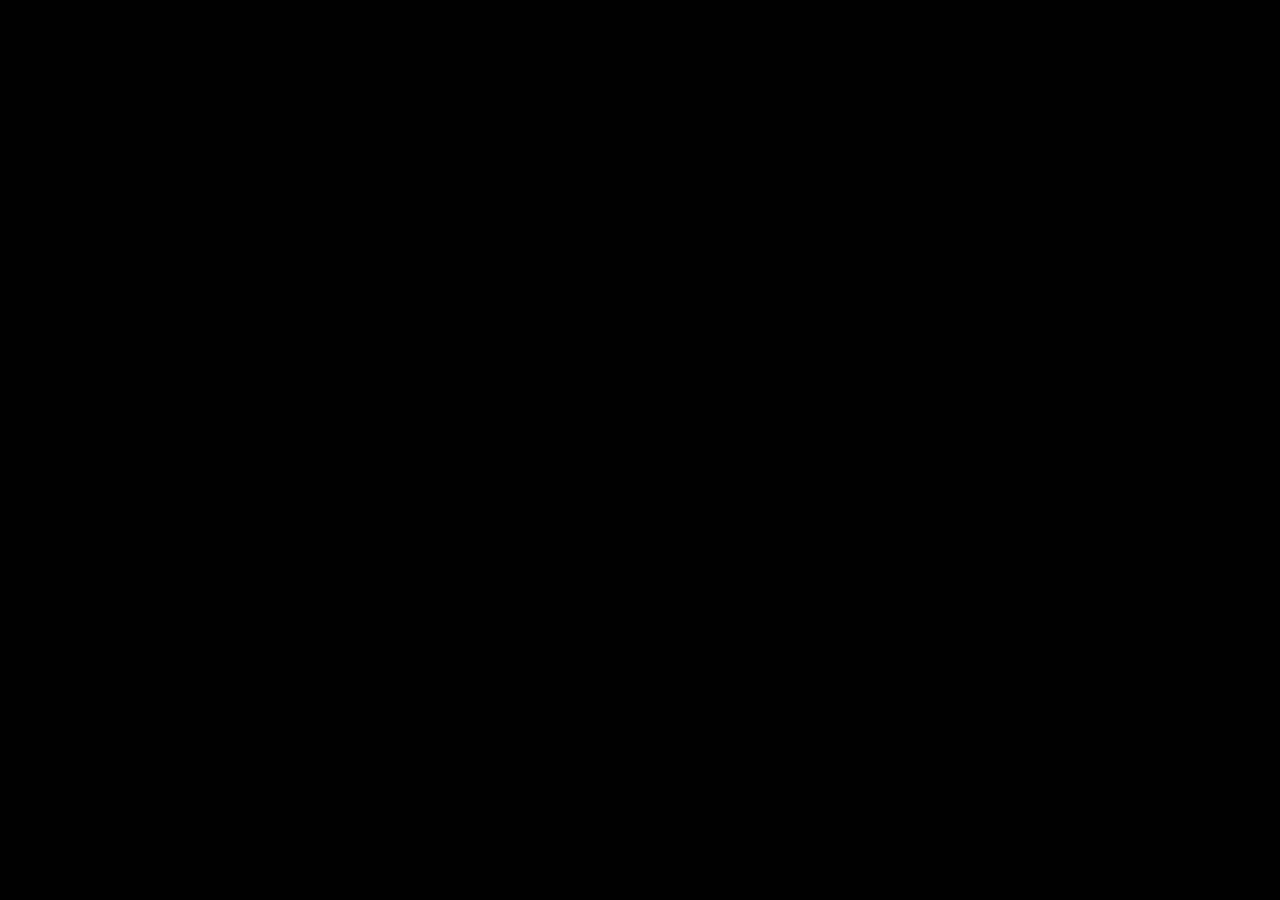
==== index.html @ f06c3f31 "1.comit" ====
<!DOCTYPE html>
<html lang="en">
<head>
    <meta charset="UTF-8">
    <meta name="viewport" content="width=device-width, initial-scale=1.0">
    <title>BrainBoost</title>
    <script src="script.js"></script>
    <link rel="stylesheet" href="style.css">
</head>
<body>
    
</body>
</html>
---- style.css ----
*{
    background-color: black;
}
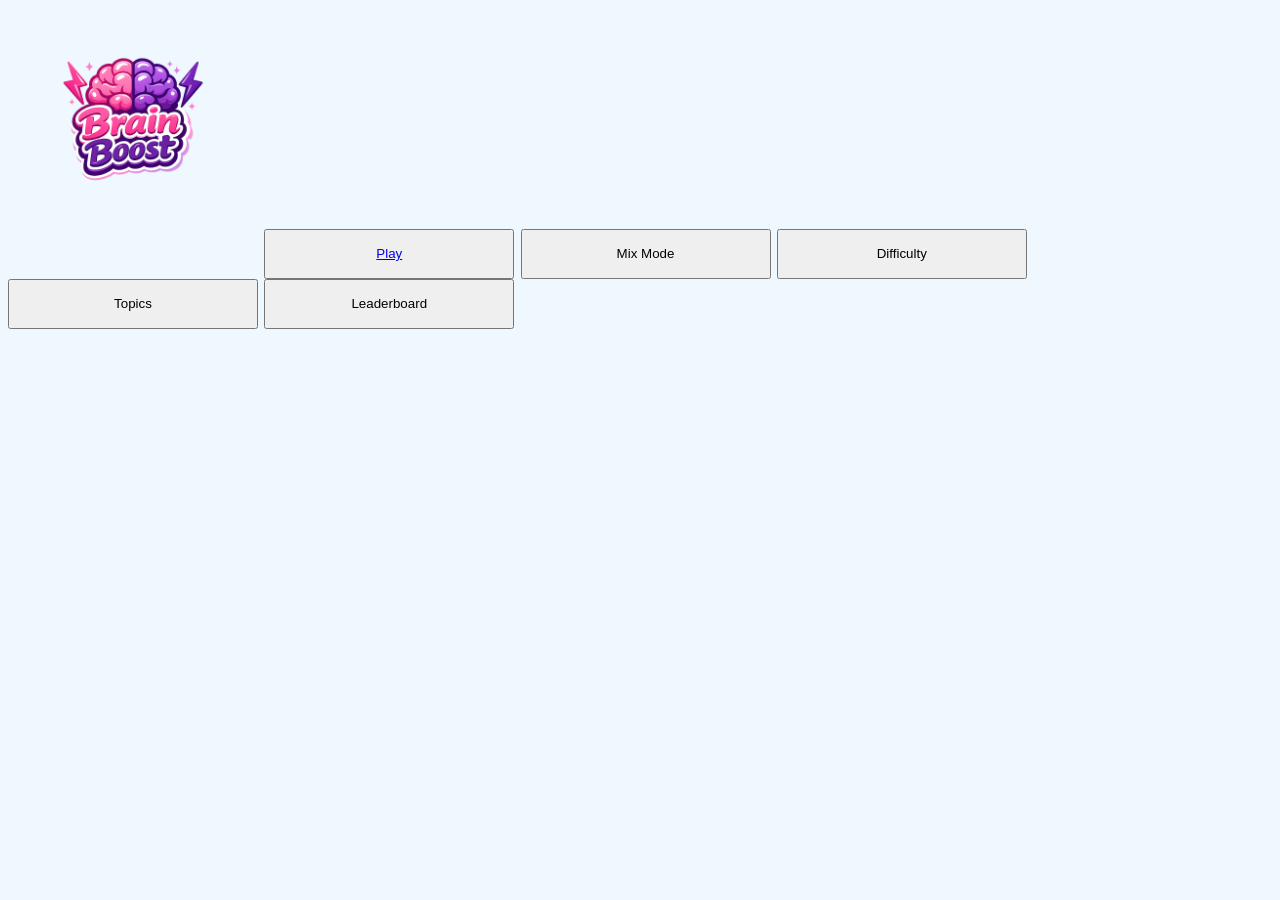
==== commit 182d8942: "verzia" ====
--- a/index.html
+++ b/index.html
@@ -7,7 +7,16 @@
     <script src="script.js"></script>
     <link rel="stylesheet" href="style.css">
 </head>
-<body>
+<body class="telo">
+    <div class="main">
+        <img class="logo" src="logo_brainboost.png">
+        <button class="Playbutton"><a href="play.html">Play</a></button>
+        <button class="Playbutton">Mix Mode</button>
+        <button class="Playbutton">Difficulty</button>
+        <button class="Playbutton">Topics</button>
+        <button class="Playbutton">Leaderboard</button>
+    </div>
+    
     
 </body>
 </html>
--- a/style.css
+++ b/style.css
@@ -1,3 +1,18 @@
-*{
-    background-color: black;
+.telo{
+    background-color: rgb(240, 248, 255);
+    color: palevioletred;
+}
+.main{
+    justify-content: center;
+    font-size: 25px;
+}
+
+.logo{
+    width: 250px;
+    height: 250px;
+}
+
+.Playbutton{
+    width: 250px;
+    height: 50px;
 }
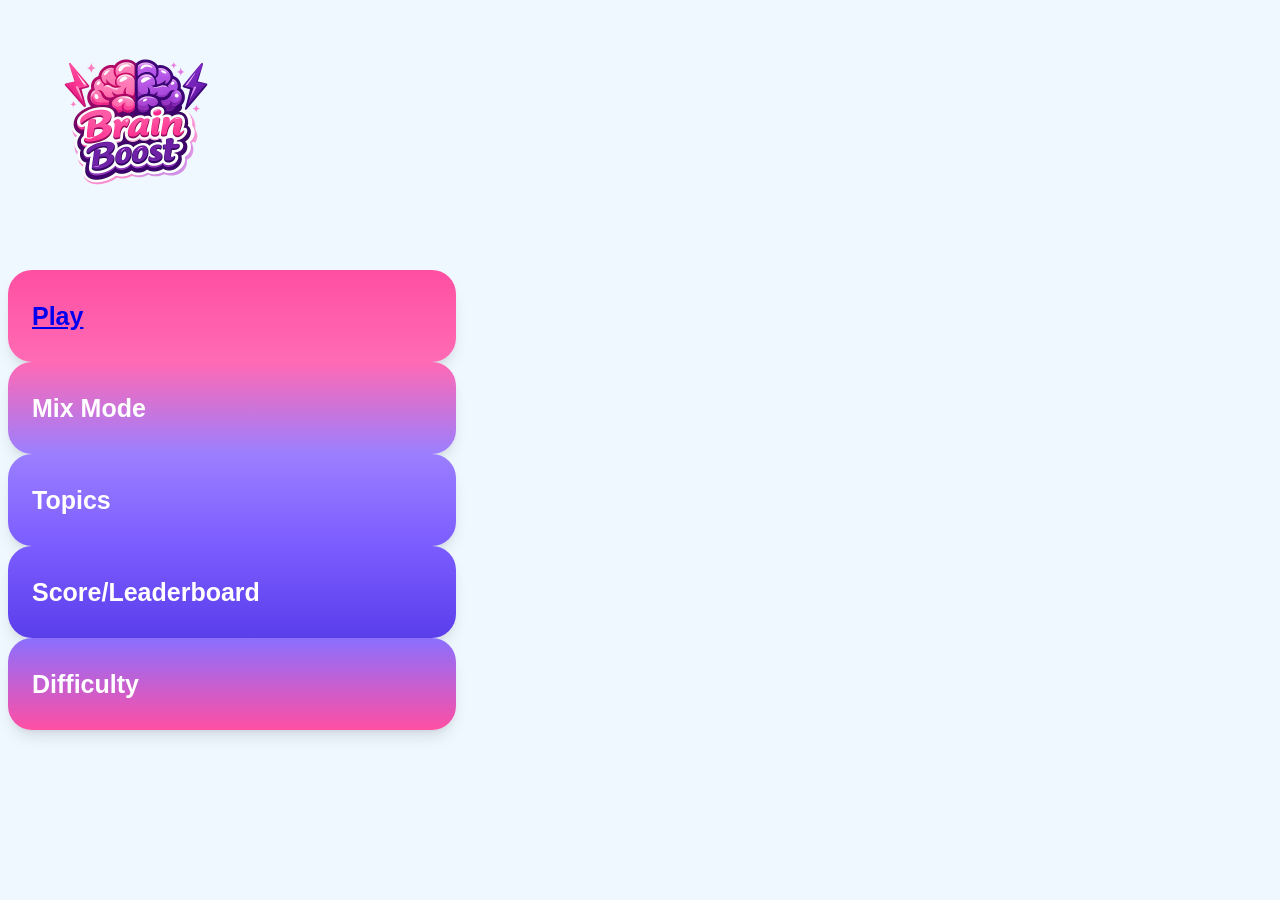
==== commit 319f595f: "meno" ====
--- a/index.html
+++ b/index.html
@@ -11,10 +11,10 @@
     <div class="main">
         <img class="logo" src="logo_brainboost.png">
         <button class="Playbutton"><a href="play.html">Play</a></button>
-        <button class="Playbutton">Mix Mode</button>
-        <button class="Playbutton">Difficulty</button>
-        <button class="Playbutton">Topics</button>
-        <button class="Playbutton">Leaderboard</button>
+        <button class="Mixmodebutton">Mix Mode</button>
+        <button class="Topicsbutton">Topics</button>
+        <button class="ScoreLeaderboardbutton">Score/Leaderboard</button>
+        <button class="Difficultybutton">Difficulty</button>
     </div>
     
     
--- a/style.css
+++ b/style.css
@@ -8,11 +8,84 @@
 }
 
 .logo{
-    width: 250px;
-    height: 250px;
+    width: 256px;
+    height: 256px;
+}
+
+.Playbutton,
+.Mixmodebutton,
+.Topicsbutton,
+.ScoreLeaderboardbutton,
+.Difficultybutton{
+    width: 448px;
+    height: 92px;
+    border: none;
+    border-radius: 24px;
+    padding: 0 24px;
+    display: flex;
+    align-items: center;
+    justify-content: space-between;
+    color: white;
+    font-size: 25px;
+    font-weight: 600;
+    cursor: pointer;
+    box-shadow: 0 10px 15px -3px rgba(0, 0, 0, 0.10),
+                0 4px 6px -4px rgba(0, 0, 0, 0.10);
 }
 
 .Playbutton{
-    width: 250px;
-    height: 50px;
-}+    background: linear-gradient(180deg, #FF4FA3 0%, #FF6BB5 100%);
+}
+
+.Mixmodebutton{
+    background: linear-gradient(180deg, #FF69B4 0%, #9B7FFF 100%);
+}
+
+.Topicsbutton{
+    background: linear-gradient(180deg, #9B7FFF 0%, #7B5CFF 100%);
+}
+
+.ScoreLeaderboardbutton{
+    background: linear-gradient(180deg, #7B5CFF 0%, #5A3EEA 100%);
+}
+
+.Difficultybutton{
+    background: linear-gradient(180deg, #8B6FFF 0%, #FF4FA3 100%);
+}
+
+.Playbutton:hover,
+.Mixmodebutton:hover,
+.Topicsbutton:hover,
+.ScoreLeaderboardbutton:hover,
+.Difficultybutton:hover{
+    transform: scale(1.02);
+    transition: 0.2s;
+}
+
+
+
+
+
+
+
+
+
+
+
+
+
+
+
+
+
+
+
+
+
+
+
+
+
+
+
+
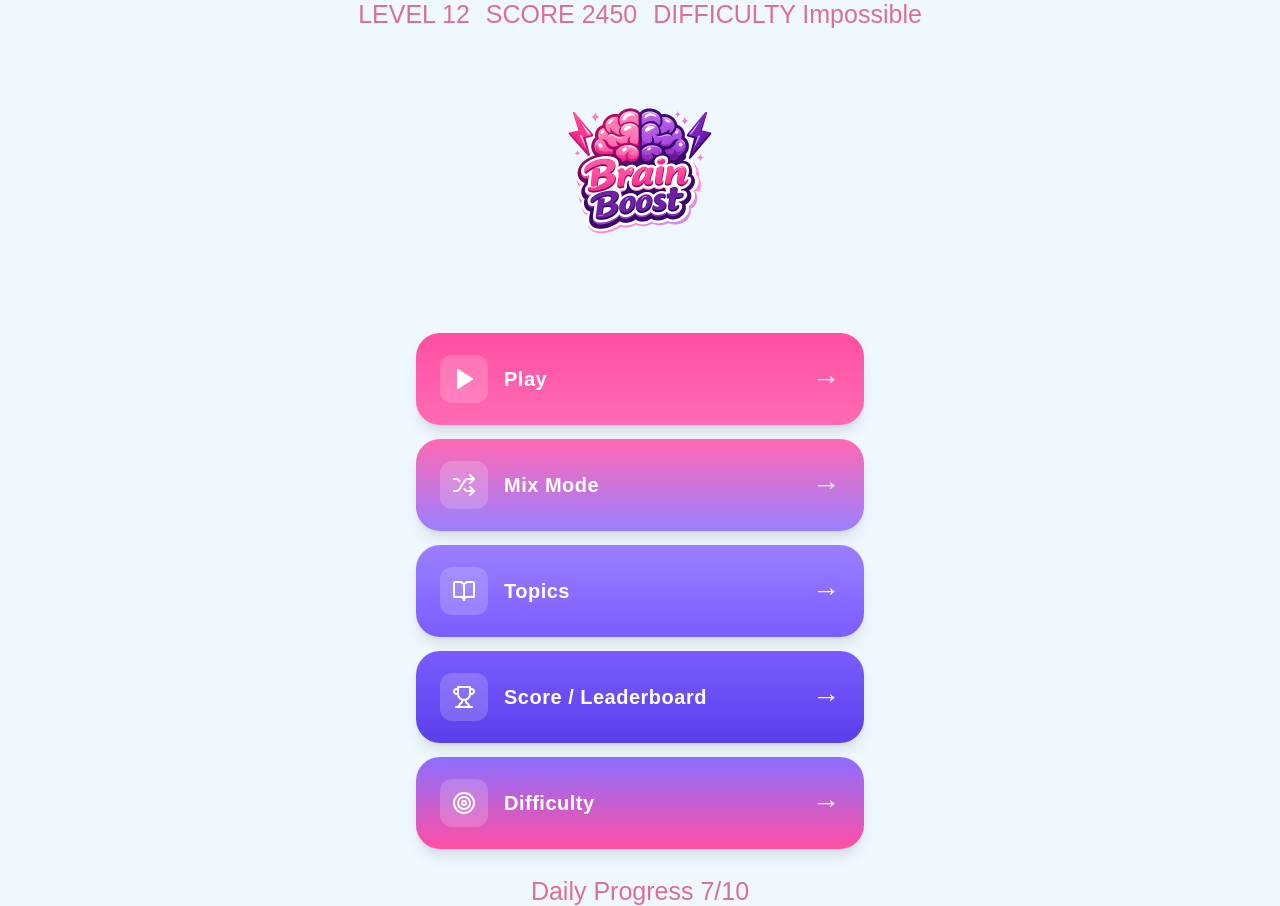
==== commit 79f9e0af: "ako take nefungovanie" ====
--- a/index.html
+++ b/index.html
@@ -8,15 +8,83 @@
     <link rel="stylesheet" href="style.css">
 </head>
 <body class="telo">
+
     <div class="main">
-        <img class="logo" src="logo_brainboost.png">
-        <button class="Playbutton"><a href="play.html">Play</a></button>
-        <button class="Mixmodebutton">Mix Mode</button>
-        <button class="Topicsbutton">Topics</button>
-        <button class="ScoreLeaderboardbutton">Score/Leaderboard</button>
-        <button class="Difficultybutton">Difficulty</button>
+
+        <div class="top">
+            <div class="levelbox">LEVEL 12</div>
+            <div class="scorebox">SCORE 2450</div>
+            <div class="difficultybox">DIFFICULTY Impossible</div>
+        </div>
+
+        <div class="center">
+            <img class="logo" src="logo_brainboost.png" alt="Brain Boost Logo">
+
+            <div class="menu">
+                <a href="play.html" class="Playbutton">
+                    <span class="left">
+                        <span class="icon-container">
+                            <img src="Iconplay.svg" alt="" class="icon">
+                        </span>
+                        <span class="button-text">Play</span>
+                    </span>
+                    <span class="arrow">→</span>
+                </a>
+
+                <a href="#" class="Mixmodebutton">
+                    <span class="left">
+                        <span class="icon-container">
+                            <img src="Iconmixmode.svg" alt="" class="icon">
+                        </span>
+                        <span class="button-text">Mix Mode</span>
+                    </span>
+                    <span class="arrow">→</span>
+                </a>
+
+                <a href="#" class="Topicsbutton">
+                    <span class="left">
+                        <span class="icon-container">
+                            <img src="Icontopics.svg" alt="" class="icon">
+                        </span>
+                        <span class="button-text">Topics</span>
+                    </span>
+                    <span class="arrow">→</span>
+                </a>
+
+                <a href="#" class="ScoreLeaderboardbutton">
+                    <span class="left">
+                        <span class="icon-container">
+                            <img src="Iconscore.svg" alt="" class="icon">
+                        </span>
+                        <span class="button-text">Score / Leaderboard</span>
+                    </span>
+                    <span class="arrow">→</span>
+                </a>
+
+                <a href="#" class="Difficultybutton">
+                    <span class="left">
+                        <span class="icon-container">
+                            <img src="Icondifficulty.svg" alt="" class="icon">
+                        </span>
+                        <span class="button-text">Difficulty</span>
+                    </span>
+                    <span class="arrow">→</span>
+                </a>
+            </div>
+        </div>
+
+        <div class="bottom">
+            <div class="progress-text">
+                <span>Daily Progress</span>
+                <span>7/10</span>
+            </div>
+
+            <div class="progressbar">
+                <div class="progressfill"></div>
+            </div>
+        </div>
+
     </div>
-    
-    
+
 </body>
 </html>
--- a/style.css
+++ b/style.css
@@ -1,15 +1,25 @@
 .telo{
+    margin: 0;
+    min-height: 100vh;
     background-color: rgb(240, 248, 255);
     color: palevioletred;
+    font-family: Inter, Arial, sans-serif;
 }
+
 .main{
+    min-height: 100vh;
+    display: flex;
+    flex-direction: column;
+    align-items: center;
     justify-content: center;
+    gap: 28px;
     font-size: 25px;
 }
 
 .logo{
     width: 256px;
     height: 256px;
+    object-fit: contain;
 }
 
 .Playbutton,
@@ -22,15 +32,15 @@
     border: none;
     border-radius: 24px;
     padding: 0 24px;
+    box-sizing: border-box;
     display: flex;
     align-items: center;
     justify-content: space-between;
-    color: white;
-    font-size: 25px;
-    font-weight: 600;
     cursor: pointer;
     box-shadow: 0 10px 15px -3px rgba(0, 0, 0, 0.10),
                 0 4px 6px -4px rgba(0, 0, 0, 0.10);
+    text-decoration: none;
+    color: white;
 }
 
 .Playbutton{
@@ -62,30 +72,58 @@
     transition: 0.2s;
 }
 
+.top{
+    display: flex;
+    gap: 16px;
+}
 
+.center{
+    display: flex;
+    flex-direction: column;
+    align-items: center;
+    gap: 20px;
+}
 
+.menu{
+    display: flex;
+    flex-direction: column;
+    gap: 14px;
+}
 
+.left{
+    display: flex;
+    align-items: center;
+    gap: 16px;
+}
 
+.icon-container{
+    width: 48px;
+    height: 48px;
+    display: flex;
+    align-items: center;
+    justify-content: center;
+    background: rgba(255,255,255,0.18);
+    border-radius: 12px;
+    flex-shrink: 0;
+}
 
+.icon{
+    width: 24px;
+    height: 24px;
+    object-fit: contain;
+}
 
+.button-text{
+    font-size: 20px;
+    font-weight: 700;
+    line-height: 28px;
+    letter-spacing: 0.5px;
+    color: white;
+}
 
-
-
-
-
-
-
-
-
-
-
-
-
-
-
-
-
-
-
-
-
+.arrow{
+    font-size: 28px;
+    font-weight: 400;
+    color: white;
+    line-height: 1;
+}
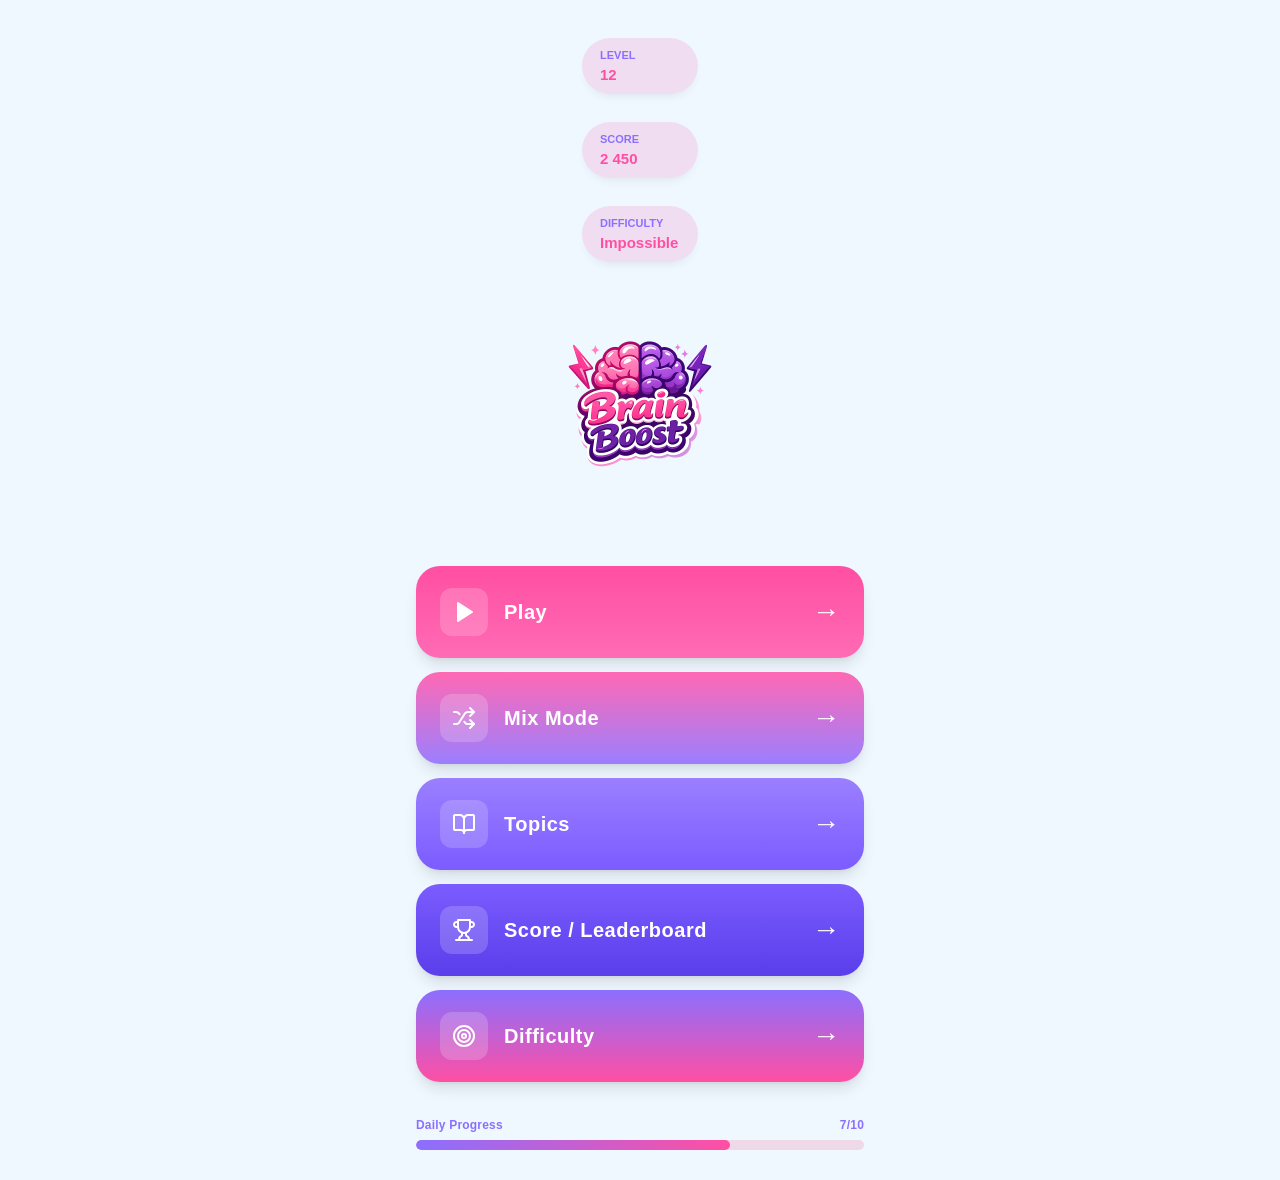
==== commit edaaf185: "Funcnost" ====
--- a/index.html
+++ b/index.html
@@ -11,11 +11,20 @@
 
     <div class="main">
 
-        <div class="top">
-            <div class="levelbox">LEVEL 12</div>
-            <div class="scorebox">SCORE 2450</div>
-            <div class="difficultybox">DIFFICULTY Impossible</div>
-        </div>
+        <div class="levelbox">
+    <span class="stat-label">LEVEL</span>
+    <span class="stat-value">12</span>
+</div>
+
+<div class="scorebox">
+    <span class="stat-label">SCORE</span>
+    <span class="stat-value">2 450</span>
+</div>
+
+<div class="difficultybox">
+    <span class="stat-label">DIFFICULTY</span>
+    <span class="stat-value">Impossible</span>
+</div>
 
         <div class="center">
             <img class="logo" src="logo_brainboost.png" alt="Brain Boost Logo">
--- a/style.css
+++ b/style.css
@@ -11,9 +11,12 @@
     display: flex;
     flex-direction: column;
     align-items: center;
-    justify-content: center;
+    justify-content: flex-start;
     gap: 28px;
     font-size: 25px;
+    padding-top: 38px;
+    padding-bottom: 30px;
+    box-sizing: border-box;
 }
 
 .logo{
@@ -74,7 +77,10 @@
 
 .top{
     display: flex;
-    gap: 16px;
+    justify-content: center;
+    align-items: center;
+    gap: 20px;
+    width: 100%;
 }
 
 .center{
@@ -126,4 +132,83 @@
     font-weight: 400;
     color: white;
     line-height: 1;
+}
+
+
+
+
+.levelbox,
+.scorebox,
+.difficultybox{
+    width: 116px;
+    height: 56px;
+    background: #F1DDF1;
+    border-radius: 999px;
+    box-shadow: 0 6px 12px -6px rgba(0, 0, 0, 0.10);
+    display: flex;
+    flex-direction: column;
+    justify-content: center;
+    padding: 0 18px;
+    box-sizing: border-box;
+
+    font-size: 12px;
+    font-weight: 700;
+    line-height: 1.2;
+    color: #8B6FFF;
+}
+
+.levelbox::first-line,
+.scorebox::first-line,
+.difficultybox::first-line{
+    font-size: 11px;
+    font-weight: 700;
+    color: #8B6FFF;
+}
+
+.bottom{
+    width: 448px;
+    display: flex;
+    flex-direction: column;
+    gap: 8px;
+    margin-top: 8px;
+}
+
+.progress-text{
+    display: flex;
+    justify-content: space-between;
+    align-items: center;
+    font-size: 12px;
+    font-weight: 700;
+    color: #8B6FFF;
+    letter-spacing: 0.2px;
+}
+
+.progressbar{
+    width: 100%;
+    height: 10px;
+    background: #EFD9E8;
+    border-radius: 999px;
+    overflow: hidden;
+}
+
+.progressfill{
+    width: 70%;
+    height: 100%;
+    border-radius: 999px;
+    background: linear-gradient(90deg, #8B6FFF 0%, #FF4FA3 100%);
+}
+
+.stat-label{
+    font-size: 11px;
+    font-weight: 700;
+    color: #8B6FFF;
+    line-height: 1;
+    margin-bottom: 6px;
+}
+
+.stat-value{
+    font-size: 15px;
+    font-weight: 700;
+    color: #FF4FA3;
+    line-height: 1;
 }
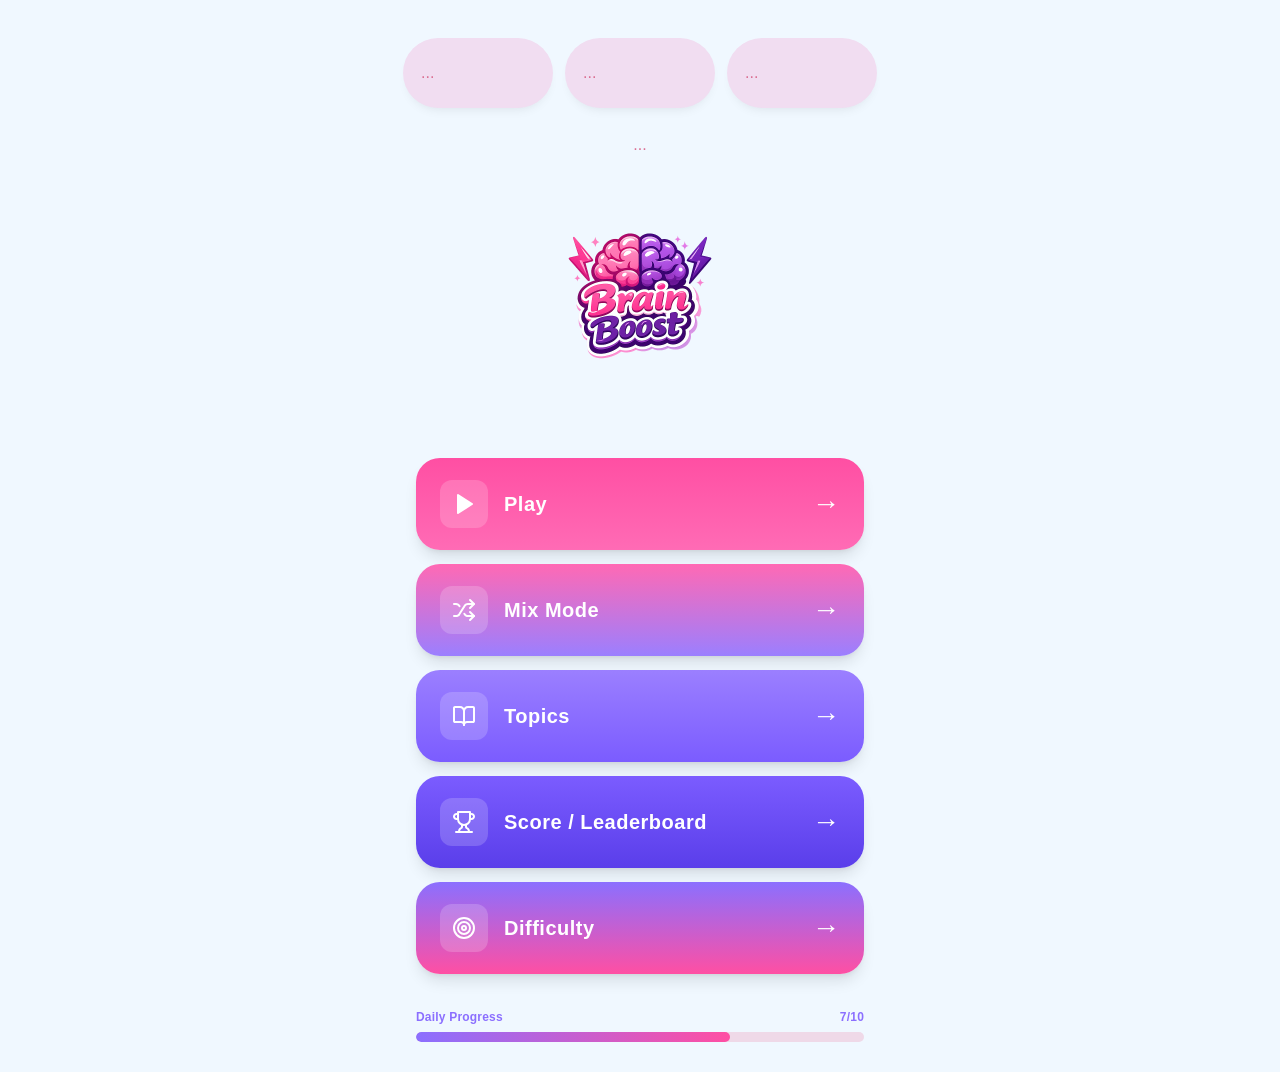
==== commit 867b336e: "Casaova a progres" ====
--- a/index.html
+++ b/index.html
@@ -9,22 +9,13 @@
 </head>
 <body class="telo">
 
-    <div class="main">
-
-        <div class="levelbox">
-    <span class="stat-label">LEVEL</span>
-    <span class="stat-value">12</span>
-</div>
-
-<div class="scorebox">
-    <span class="stat-label">SCORE</span>
-    <span class="stat-value">2 450</span>
-</div>
-
-<div class="difficultybox">
-    <span class="stat-label">DIFFICULTY</span>
-    <span class="stat-value">Impossible</span>
-</div>
+<div class="main">
+    <div class="top">               
+        <div class="levelbox">...</div>
+        <div class="scorebox">...</div>
+        <div class="difficultybox">...</div>
+    </div>
+    <div class="center">...</div>
 
         <div class="center">
             <img class="logo" src="logo_brainboost.png" alt="Brain Boost Logo">
--- a/style.css
+++ b/style.css
@@ -13,7 +13,6 @@
     align-items: center;
     justify-content: flex-start;
     gap: 28px;
-    font-size: 25px;
     padding-top: 38px;
     padding-bottom: 30px;
     box-sizing: border-box;
@@ -31,6 +30,7 @@
 .ScoreLeaderboardbutton,
 .Difficultybutton{
     width: 448px;
+    max-width: 90vw;
     height: 92px;
     border: none;
     border-radius: 24px;
@@ -44,6 +44,7 @@
                 0 4px 6px -4px rgba(0, 0, 0, 0.10);
     text-decoration: none;
     color: white;
+    transition: transform 0.2s;
 }
 
 .Playbutton{
@@ -72,28 +73,28 @@
 .ScoreLeaderboardbutton:hover,
 .Difficultybutton:hover{
     transform: scale(1.02);
-    transition: 0.2s;
-}
-
-.top{
-    display: flex;
+}
+
+.top {
+    display: flex;
+    flex-direction: row;  
+    flex-wrap: nowrap;     
     justify-content: center;
+    gap: 12px;
+}
+
+.center{
+    display: flex;
+    flex-direction: column;
     align-items: center;
     gap: 20px;
-    width: 100%;
-}
-
-.center{
-    display: flex;
-    flex-direction: column;
-    align-items: center;
-    gap: 20px;
 }
 
 .menu{
     display: flex;
     flex-direction: column;
     gap: 14px;
+    align-items: center;
 }
 
 .left{
@@ -134,39 +135,26 @@
     line-height: 1;
 }
 
-
-
-
 .levelbox,
 .scorebox,
 .difficultybox{
-    width: 116px;
-    height: 56px;
+    width: 150px;
+    height: 70px;
     background: #F1DDF1;
     border-radius: 999px;
     box-shadow: 0 6px 12px -6px rgba(0, 0, 0, 0.10);
     display: flex;
     flex-direction: column;
     justify-content: center;
+    align-items: flex-start;
     padding: 0 18px;
     box-sizing: border-box;
-
-    font-size: 12px;
-    font-weight: 700;
-    line-height: 1.2;
-    color: #8B6FFF;
-}
-
-.levelbox::first-line,
-.scorebox::first-line,
-.difficultybox::first-line{
-    font-size: 11px;
-    font-weight: 700;
-    color: #8B6FFF;
+    flex-shrink: 0;
 }
 
 .bottom{
     width: 448px;
+    max-width: 90vw;
     display: flex;
     flex-direction: column;
     gap: 8px;
@@ -211,4 +199,27 @@
     font-weight: 700;
     color: #FF4FA3;
     line-height: 1;
+}
+
+@media (max-width: 600px){
+    .top{
+        gap: 10px;
+    }
+
+    .levelbox,
+    .scorebox,
+    .difficultybox{
+        width: 120px;
+        height: 64px;
+        padding: 0 14px;
+    }
+
+    .stat-value{
+        font-size: 14px;
+    }
+
+    .logo{
+        width: 220px;
+        height: 220px;
+    }
 }
